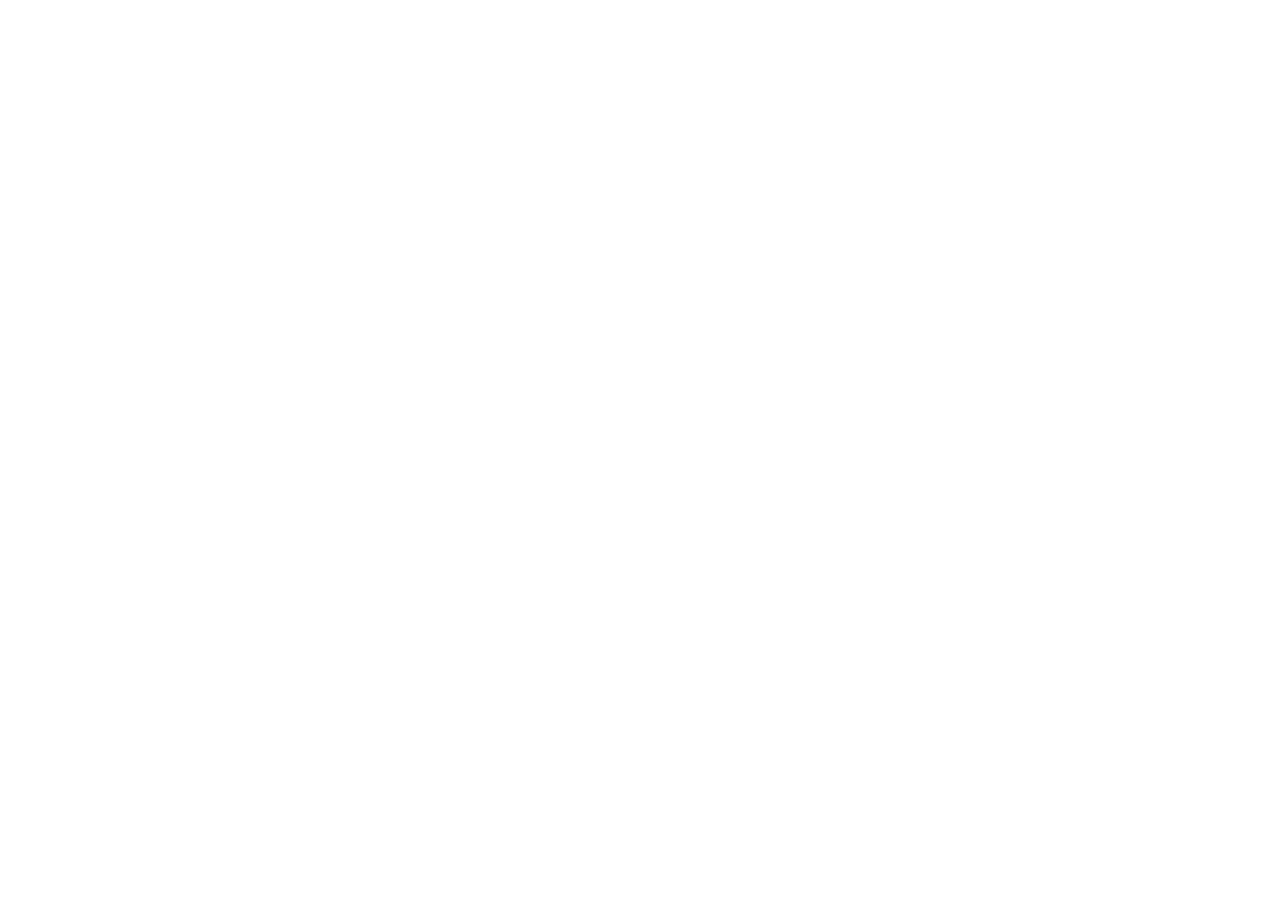
==== index.html @ fcc5d464 "adding initial files" ====
<!DOCTYPE html>
<html lang="en">
<head>
    <meta charset="UTF-8">
    <meta name="viewport" content="width=device-width, initial-scale=1.0">
    <link rel stylesheet href="style.css">
    <link rel="stylesheet" href="javascript.js" type="text/Javascript">
    <title>Guess the Word</title>
</head>
<body>
    


</body>
</html>
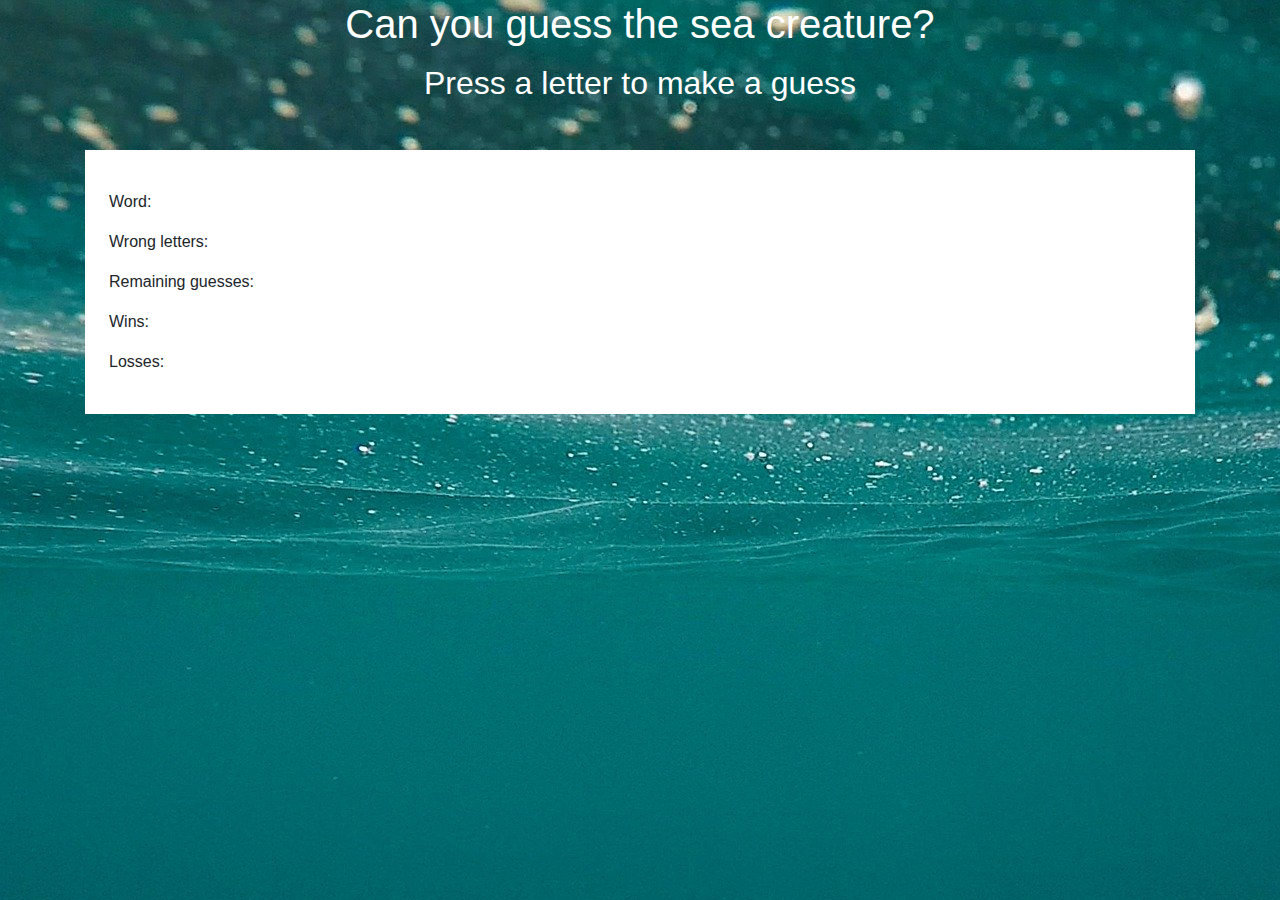
==== commit 8cba135e: "html & css mostly done, js half" ====
--- a/index.html
+++ b/index.html
@@ -3,13 +3,27 @@
 <head>
     <meta charset="UTF-8">
     <meta name="viewport" content="width=device-width, initial-scale=1.0">
-    <link rel stylesheet href="style.css">
-    <link rel="stylesheet" href="javascript.js" type="text/Javascript">
-    <title>Guess the Word</title>
+    <link rel="stylesheet" href="https://stackpath.bootstrapcdn.com/bootstrap/4.3.1/css/bootstrap.min.css" integrity="sha384-ggOyR0iXCbMQv3Xipma34MD+dH/1fQ784/j6cY/iJTQUOhcWr7x9JvoRxT2MZw1T" crossorigin="anonymous">
+    <link rel="stylesheet" href="assets/css/style.css">
+    <script src="assets/JavaScript/game.js"></script>
+    <title>Guess the Sea Creature</title>
 </head>
 <body>
-    
+    <div class="container">
+        <h1>Can you guess the sea creature?</h1>
+    </div>
 
+    <section class="container mt-3" id="gamearea">
+        <h2>Press a letter to make a guess</h2>
+        <div class="bg-white mt-5 p-4">
+            <p class="" id="correct-letters"></p>
+            <p id="empty-spaces">Word: </p>
+            <p id="wrong-letters">Wrong letters: </p>
+            <p id="guesses-left">Remaining guesses: </p>
+            <p id="wins-text">Wins: </p>
+            <p id="losses-text">Losses: </p>
+        </div>
+    </section>
 
 </body>
 </html>--- a/assets/css/style.css
+++ b/assets/css/style.css
@@ -0,0 +1,12 @@
+h1, h2 {
+    color: white;
+    text-align: center;
+}
+
+body {
+    background-image: url("../images/oceanpic.jpg");
+}
+
+section {
+    
+}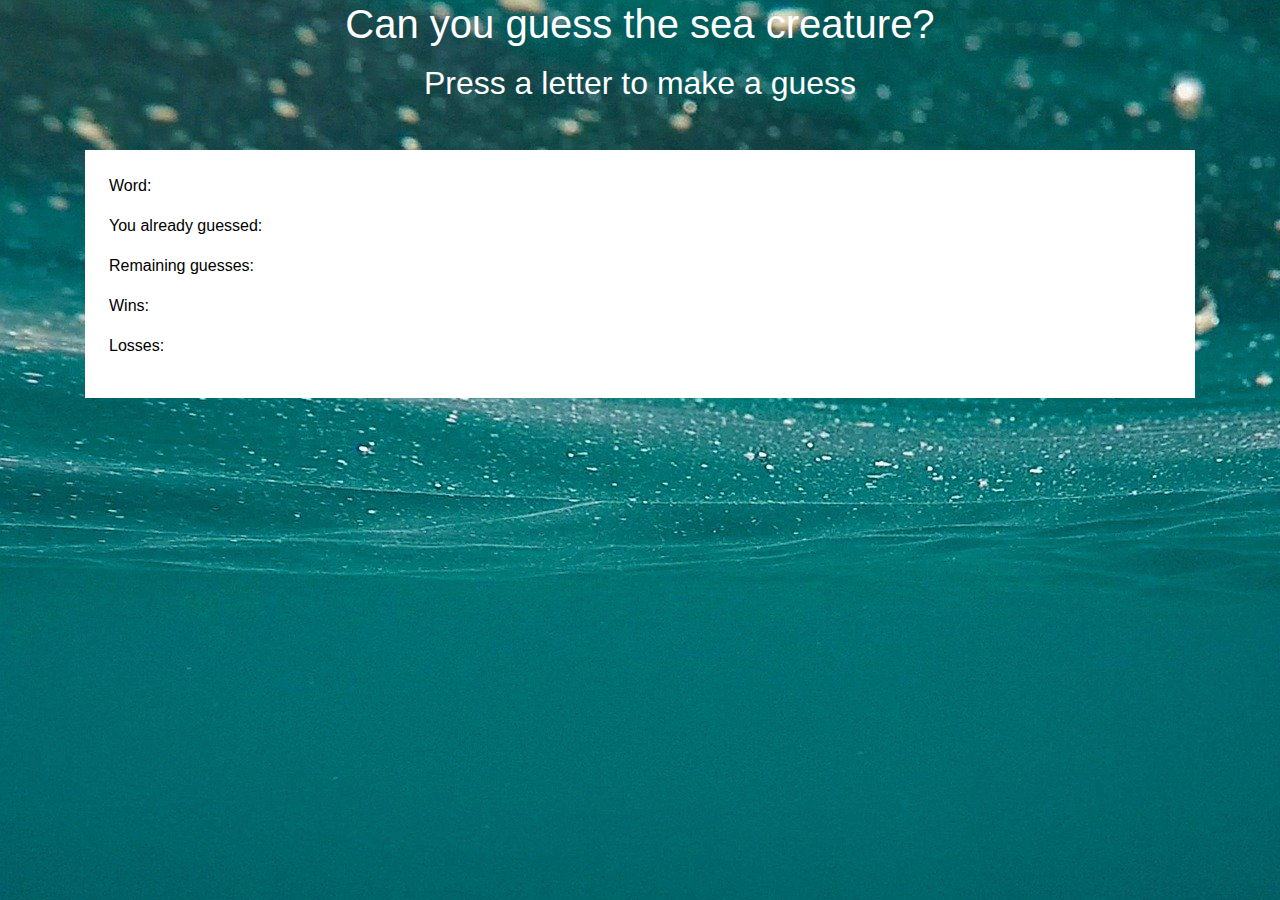
==== commit 8300b947: "js still in progress" ====
--- a/index.html
+++ b/index.html
@@ -5,7 +5,7 @@
     <meta name="viewport" content="width=device-width, initial-scale=1.0">
     <link rel="stylesheet" href="https://stackpath.bootstrapcdn.com/bootstrap/4.3.1/css/bootstrap.min.css" integrity="sha384-ggOyR0iXCbMQv3Xipma34MD+dH/1fQ784/j6cY/iJTQUOhcWr7x9JvoRxT2MZw1T" crossorigin="anonymous">
     <link rel="stylesheet" href="assets/css/style.css">
-    <script src="assets/JavaScript/game.js"></script>
+    <script src="assets/javascript/game.js"></script>
     <title>Guess the Sea Creature</title>
 </head>
 <body>
@@ -16,12 +16,21 @@
     <section class="container mt-3" id="gamearea">
         <h2>Press a letter to make a guess</h2>
         <div class="bg-white mt-5 p-4">
-            <p class="" id="correct-letters"></p>
-            <p id="empty-spaces">Word: </p>
-            <p id="wrong-letters">Wrong letters: </p>
-            <p id="guesses-left">Remaining guesses: </p>
-            <p id="wins-text">Wins: </p>
-            <p id="losses-text">Losses: </p>
+            <p>Word: 
+                <div id="correct-letters"></div>
+            </p>
+            <p>You already guessed: 
+                <div id="wrong-letters"></div>
+            </p>
+            <p>Remaining guesses:
+                <div id="guesses-left"></div>
+            </p>    
+            <p>Wins:
+                <div id="wins-text"></div>
+            </p>
+            <p>Losses:
+                <div id="losses-text"></div>
+            </p>
         </div>
     </section>
 
--- a/assets/css/style.css
+++ b/assets/css/style.css
@@ -8,5 +8,5 @@
 }
 
 section {
-    
+    color: black;
 }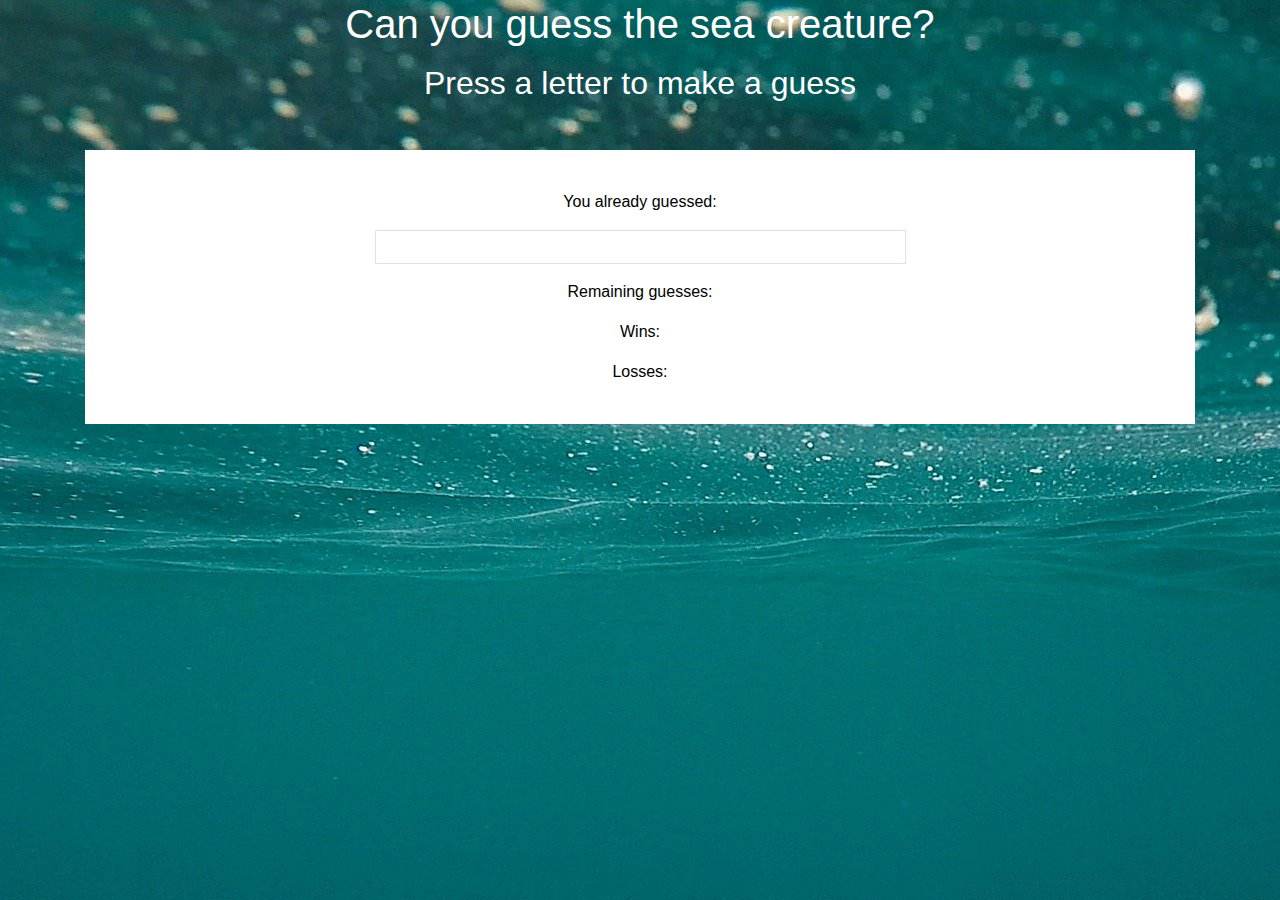
==== commit 2b854506: "js code complete" ====
--- a/index.html
+++ b/index.html
@@ -4,23 +4,21 @@
     <meta charset="UTF-8">
     <meta name="viewport" content="width=device-width, initial-scale=1.0">
     <link rel="stylesheet" href="https://stackpath.bootstrapcdn.com/bootstrap/4.3.1/css/bootstrap.min.css" integrity="sha384-ggOyR0iXCbMQv3Xipma34MD+dH/1fQ784/j6cY/iJTQUOhcWr7x9JvoRxT2MZw1T" crossorigin="anonymous">
-    <link rel="stylesheet" href="assets/css/style.css">
-    <script src="assets/javascript/game.js"></script>
+    <link rel="stylesheet" href="assets/css/style.css"> 
     <title>Guess the Sea Creature</title>
 </head>
 <body>
     <div class="container">
         <h1>Can you guess the sea creature?</h1>
     </div>
-
     <section class="container mt-3" id="gamearea">
         <h2>Press a letter to make a guess</h2>
-        <div class="bg-white mt-5 p-4">
-            <p>Word: 
-                <div id="correct-letters"></div>
+        <div class="bg-white mt-5 p-4 text-center">
+            <p>
+                <div id="correct-letters" class="display-4"></div>
             </p>
             <p>You already guessed: 
-                <div id="wrong-letters"></div>
+                <div id="wrong-letters" class="border p-3 w-50 mx-auto"></div>
             </p>
             <p>Remaining guesses:
                 <div id="guesses-left"></div>
@@ -34,5 +32,6 @@
         </div>
     </section>
 
+    <script src="assets/javascript/game.js"></script>
 </body>
 </html>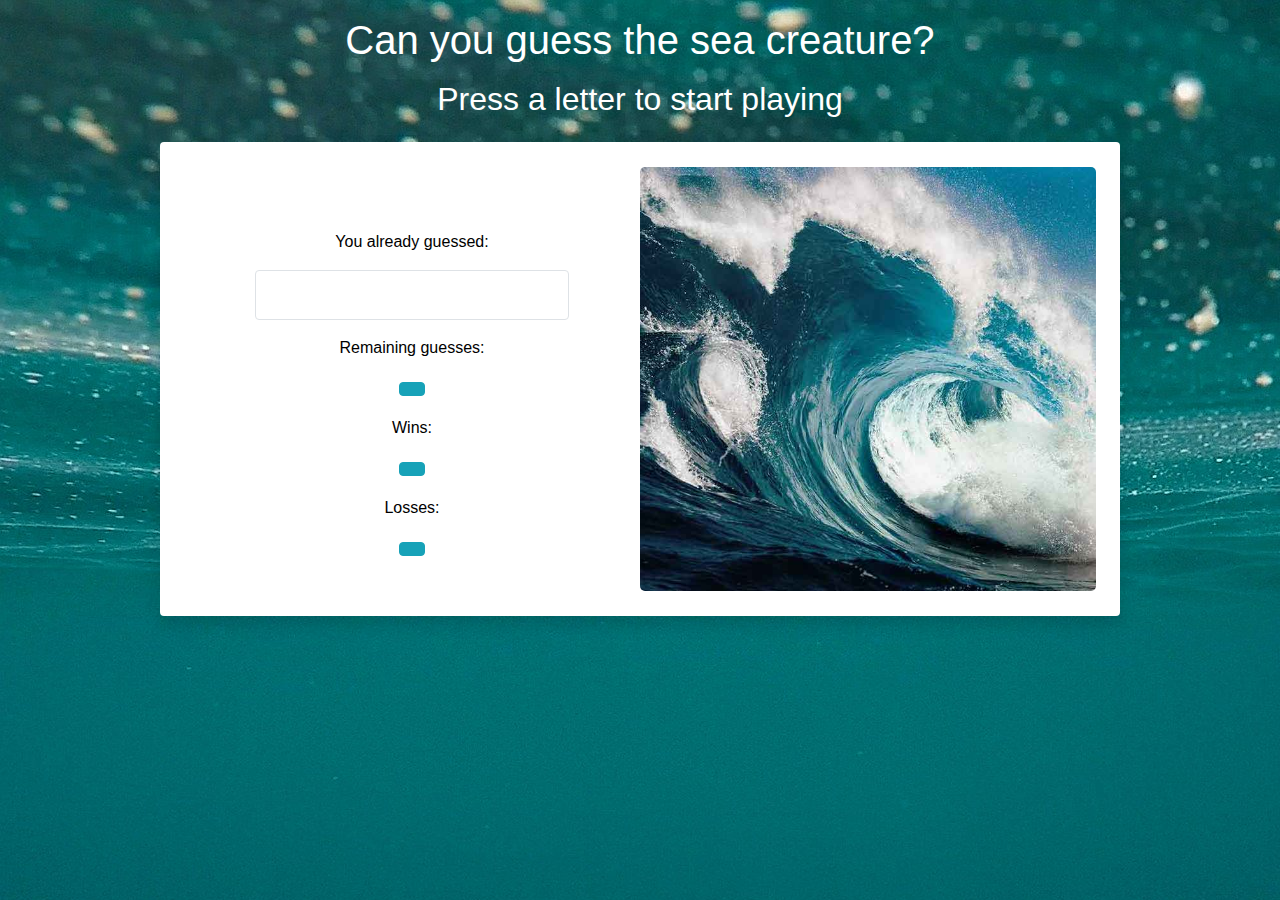
==== commit 47def61d: "added photos to accompany each word, styling" ====
--- a/index.html
+++ b/index.html
@@ -9,26 +9,33 @@
 </head>
 <body>
     <div class="container">
-        <h1>Can you guess the sea creature?</h1>
+        <h1 class="mt-3">Can you guess the sea creature?</h1>
     </div>
-    <section class="container mt-3" id="gamearea">
-        <h2>Press a letter to make a guess</h2>
-        <div class="bg-white mt-5 p-4 text-center">
-            <p>
-                <div id="correct-letters" class="display-4"></div>
-            </p>
-            <p>You already guessed: 
-                <div id="wrong-letters" class="border p-3 w-50 mx-auto"></div>
-            </p>
-            <p>Remaining guesses:
-                <div id="guesses-left"></div>
-            </p>    
-            <p>Wins:
-                <div id="wins-text"></div>
-            </p>
-            <p>Losses:
-                <div id="losses-text"></div>
-            </p>
+    <section class="container mt-3 w-75" id="gamearea">
+        <h2>Press a letter to start playing</h2>
+            <div class="row bg-white rounded mt-4 mb-5 shadow p-4 text-center">
+                <div class="col-lg-6 col-md-12 pt-3 pb-3 pl-1 pr-1">
+                <p>
+                    <div id="correct-letters" class="h1 text-uppercase pb-3"></div>
+                </p>
+                <p>You already guessed: 
+                    <div id="wrong-letters" class="border mx-auto text-uppercase rounded"></div>
+                </p>
+                <p>Remaining guesses:
+                    <div id="guesses-left" class="btn btn-info"></div>
+                </p>    
+                <p>Wins:
+                    <div id="wins-text" class="btn btn-info"></div>
+                </p>
+                <p>Losses:
+                    <div id="losses-text" class="btn btn-info"></div>
+                </p>
+            </div>
+            <div class="card col-md-6 pl-0 pr-0 border-0 m-auto">
+                <div id="image">
+                    <img src="assets/images/ocean-waves.jpg">
+                </div>
+            </div>
         </div>
     </section>
 
--- a/assets/css/style.css
+++ b/assets/css/style.css
@@ -1,6 +1,10 @@
 h1, h2 {
     color: white;
     text-align: center;
+}
+
+.h1 {
+    font-weight: lighter;
 }
 
 body {
@@ -9,4 +13,19 @@
 
 section {
     color: black;
+}
+
+.border {
+    height: 50px;
+    padding-top: 12px;
+    width: 70%;
+}
+
+.fa-question-circle {
+    font-size: 300px;
+}
+
+img {
+    width: 100%;
+    border-radius: 5px;
 }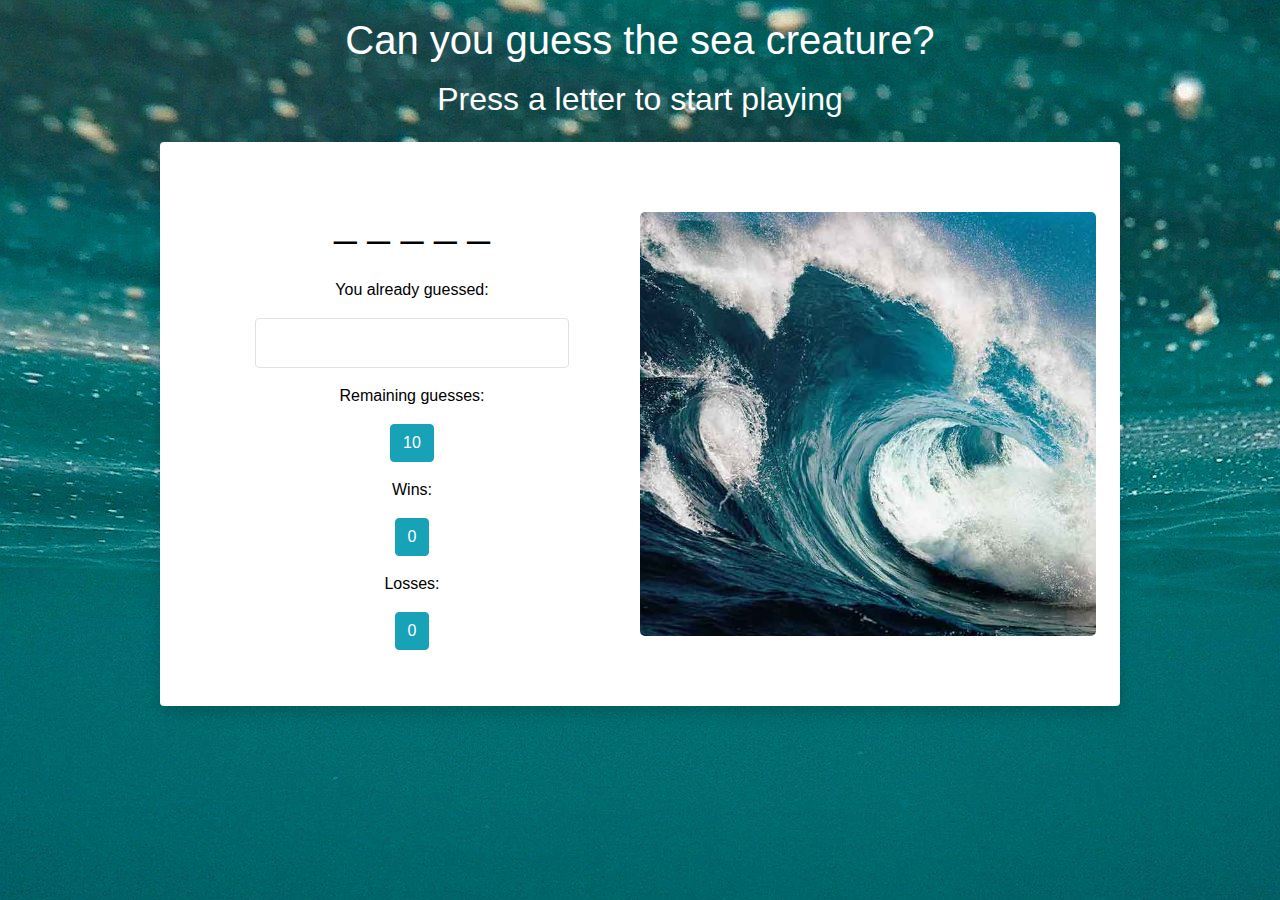
==== commit fab4cbc7: "trying to fix js loading problem" ====
--- a/index.html
+++ b/index.html
@@ -4,7 +4,7 @@
     <meta charset="UTF-8">
     <meta name="viewport" content="width=device-width, initial-scale=1.0">
     <link rel="stylesheet" href="https://stackpath.bootstrapcdn.com/bootstrap/4.3.1/css/bootstrap.min.css" integrity="sha384-ggOyR0iXCbMQv3Xipma34MD+dH/1fQ784/j6cY/iJTQUOhcWr7x9JvoRxT2MZw1T" crossorigin="anonymous">
-    <link rel="stylesheet" href="assets/css/style.css"> 
+    <link rel="stylesheet" href="css/style.css"> 
     <title>Guess the Sea Creature</title>
 </head>
 <body>
@@ -33,12 +33,12 @@
             </div>
             <div class="card col-md-6 pl-0 pr-0 border-0 m-auto">
                 <div id="image">
-                    <img src="assets/images/ocean-waves.jpg">
+                    <img src="images/ocean-waves.jpg">
                 </div>
             </div>
         </div>
     </section>
 
-    <script src="assets/javascript/game.js"></script>
+    <script src="javascript/game.js"></script>
 </body>
 </html>--- a/css/style.css
+++ b/css/style.css
@@ -0,0 +1,31 @@
+h1, h2 {
+    color: white;
+    text-align: center;
+}
+
+.h1 {
+    font-weight: lighter;
+}
+
+body {
+    background-image: url("../images/oceanpic.jpg");
+}
+
+section {
+    color: black;
+}
+
+.border {
+    height: 50px;
+    padding-top: 12px;
+    width: 70%;
+}
+
+.fa-question-circle {
+    font-size: 300px;
+}
+
+img {
+    width: 100%;
+    border-radius: 5px;
+}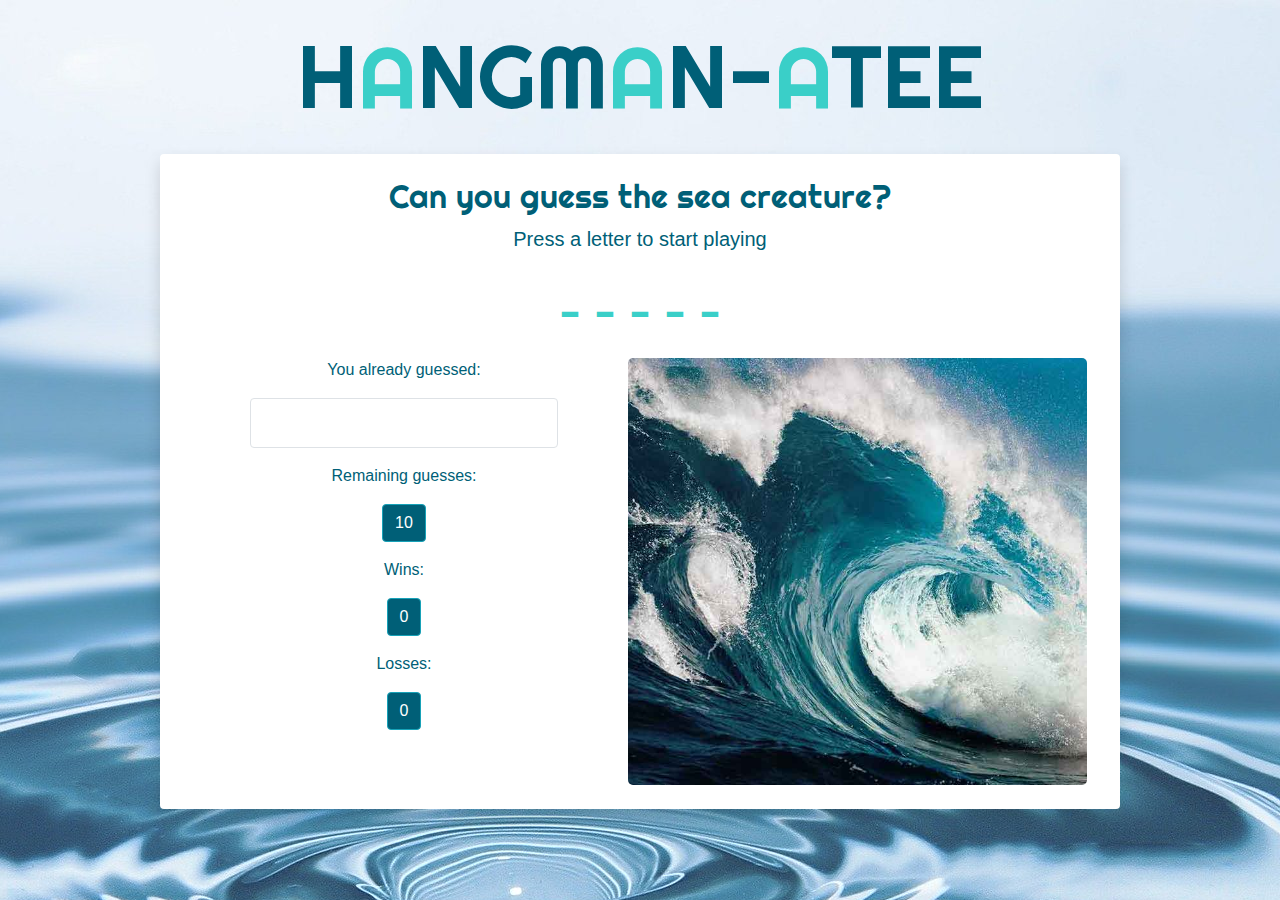
==== commit 1527612f: "styling changes" ====
--- a/index.html
+++ b/index.html
@@ -4,40 +4,38 @@
     <meta charset="UTF-8">
     <meta name="viewport" content="width=device-width, initial-scale=1.0">
     <link rel="stylesheet" href="https://stackpath.bootstrapcdn.com/bootstrap/4.3.1/css/bootstrap.min.css" integrity="sha384-ggOyR0iXCbMQv3Xipma34MD+dH/1fQ784/j6cY/iJTQUOhcWr7x9JvoRxT2MZw1T" crossorigin="anonymous">
+    <link href="https://fonts.googleapis.com/css2?family=Righteous&display=swap" rel="stylesheet">
     <link rel="stylesheet" href="css/style.css"> 
-    <title>Guess the Sea Creature</title>
+    <title>Hangman-atee</title>
 </head>
 <body>
-    <div class="container">
-        <h1 class="mt-3">Can you guess the sea creature?</h1>
-    </div>
-    <section class="container mt-3 w-75" id="gamearea">
-        <h2>Press a letter to start playing</h2>
-            <div class="row bg-white rounded mt-4 mb-5 shadow p-4 text-center">
-                <div class="col-lg-6 col-md-12 pt-3 pb-3 pl-1 pr-1">
-                <p>
-                    <div id="correct-letters" class="h1 text-uppercase pb-3"></div>
-                </p>
-                <p>You already guessed: 
-                    <div id="wrong-letters" class="border mx-auto text-uppercase rounded"></div>
-                </p>
-                <p>Remaining guesses:
-                    <div id="guesses-left" class="btn btn-info"></div>
-                </p>    
-                <p>Wins:
-                    <div id="wins-text" class="btn btn-info"></div>
-                </p>
-                <p>Losses:
-                    <div id="losses-text" class="btn btn-info"></div>
-                </p>
-            </div>
-            <div class="card col-md-6 pl-0 pr-0 border-0 m-auto">
-                <div id="image">
-                    <img src="images/ocean-waves.jpg">
+    <h1 class="title my-4 text-uppercase display-2 text-center">H<span class="letter">a</span>ngm<span class="letter">a</span>n-<span class="letter">a</span>tee</h1>
+    <div class="container bg-white shadow w-75 bg-white rounded mb-5 p-4 text-center" id="gamearea">
+        <h2>Can you guess the sea creature?</h2>
+        <p class="lead">Press a letter to start playing</p>
+            <div id="correct-letters" class="h1 text-uppercase pb-3"></div>
+            <div class="row pr-4">
+                <div class="col-lg-6 col-md-12 py-3 pr-1">
+                    <p>You already guessed: 
+                        <div id="wrong-letters" class="border mx-auto text-uppercase rounded"></div>
+                    </p>
+                    <p>Remaining guesses:
+                        <div id="guesses-left" class="btn btn-info"></div>
+                    </p>    
+                    <p>Wins:
+                        <div id="wins-text" class="btn btn-info"></div>
+                    </p>
+                    <p>Losses:
+                        <div id="losses-text" class="btn btn-info"></div>
+                    </p>
+                </div>
+                <div class="card col-md-8 col-lg-6 px-0 border-0 m-auto">
+                    <div id="image" class="pt-3">
+                        <img src="images/ocean-waves.jpg">
+                    </div>
                 </div>
             </div>
         </div>
-    </section>
 
     <script src="javascript/game.js"></script>
 </body>
--- a/css/style.css
+++ b/css/style.css
@@ -1,18 +1,34 @@
-h1, h2 {
-    color: white;
-    text-align: center;
+.title {
+    font-family: 'Righteous', cursive;
+    color: rgb(0, 95, 119);
+}
+
+.letter {
+    color: rgb(58, 207, 200);
+
+}
+
+h2 {
+    font-family: 'Righteous', cursive;
 }
 
 .h1 {
-    font-weight: lighter;
+    font-size: 40px;
+    font-family: 'Righteous', cursive;
+    color: rgb(58, 207, 200);
 }
 
 body {
-    background-image: url("../images/oceanpic.jpg");
+    background-attachment: fixed;
+    background-image: url("../images/drops.jpg");
+    background-position: top center;
 }
 
-section {
-    color: black;
+.btn {
+    background-color: rgb(0, 95, 119);
+}
+#gamearea {
+    color: rgb(0, 95, 119);
 }
 
 .border {
